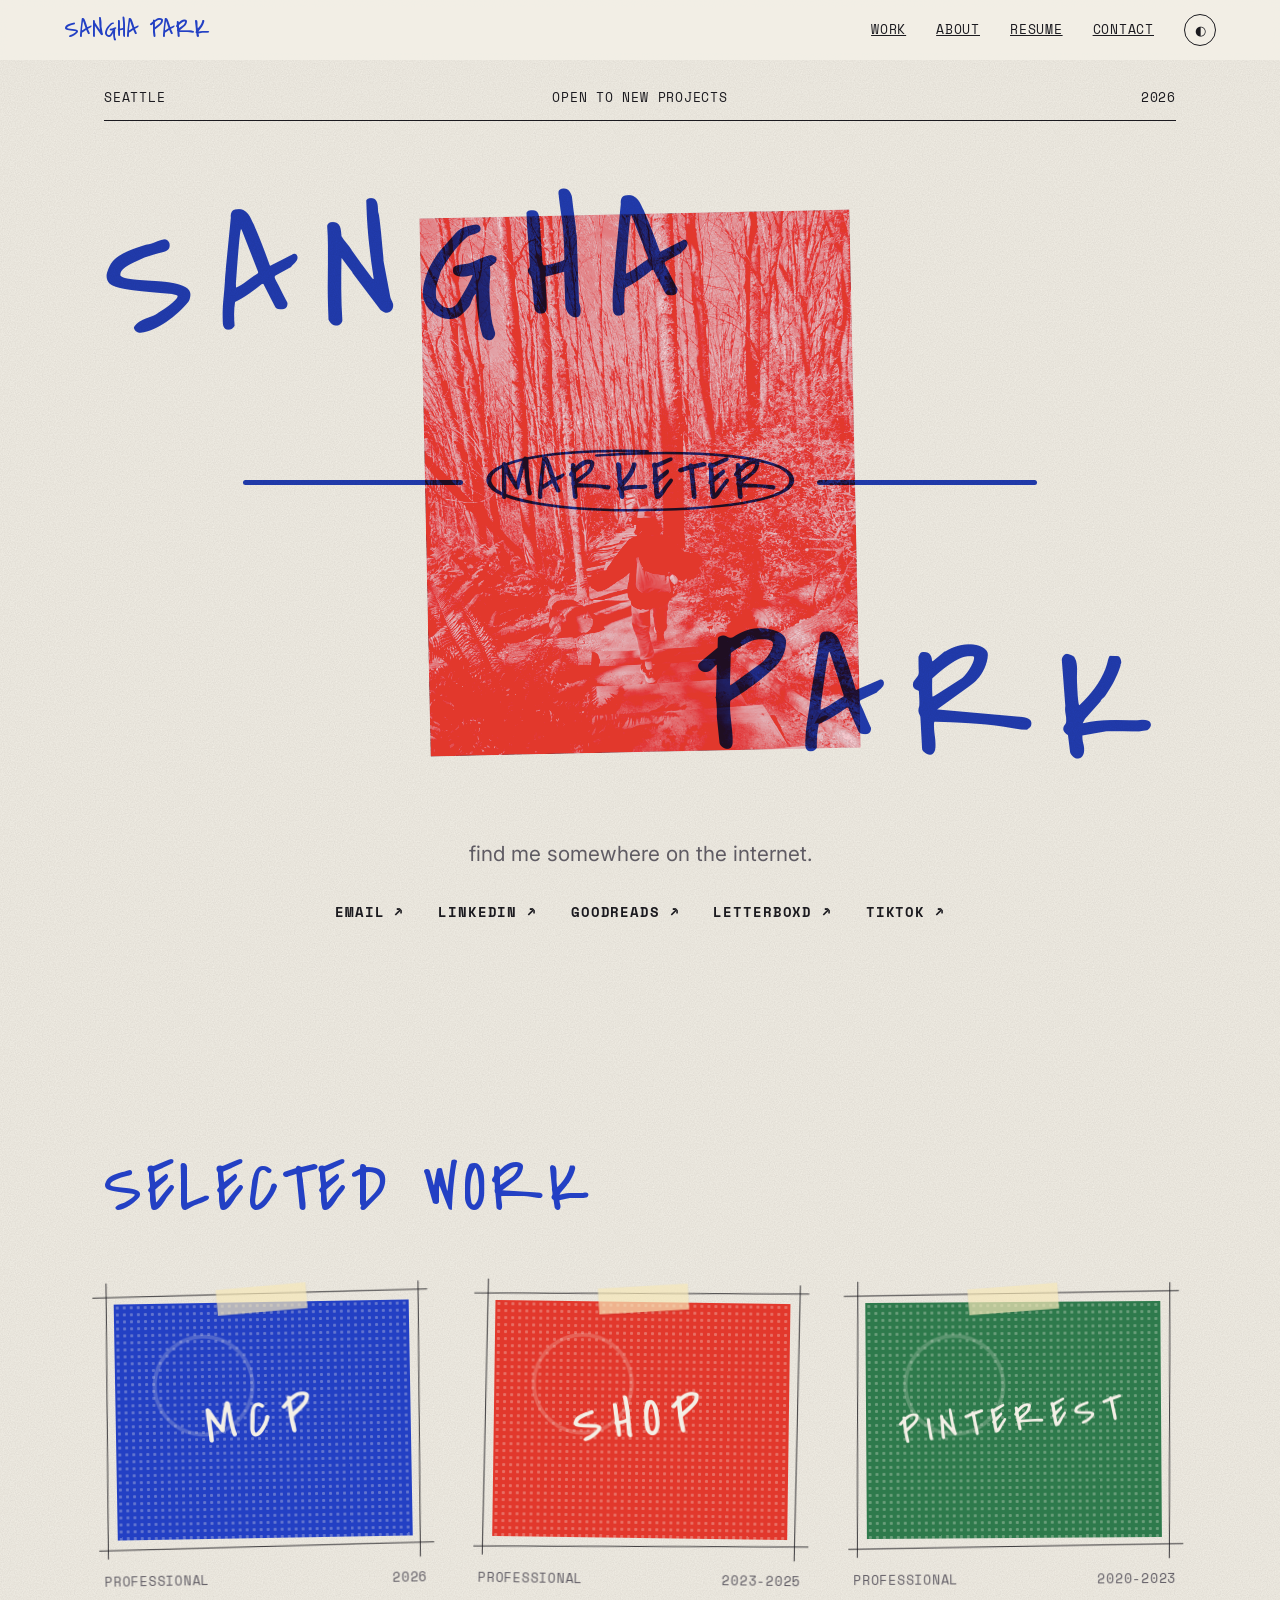
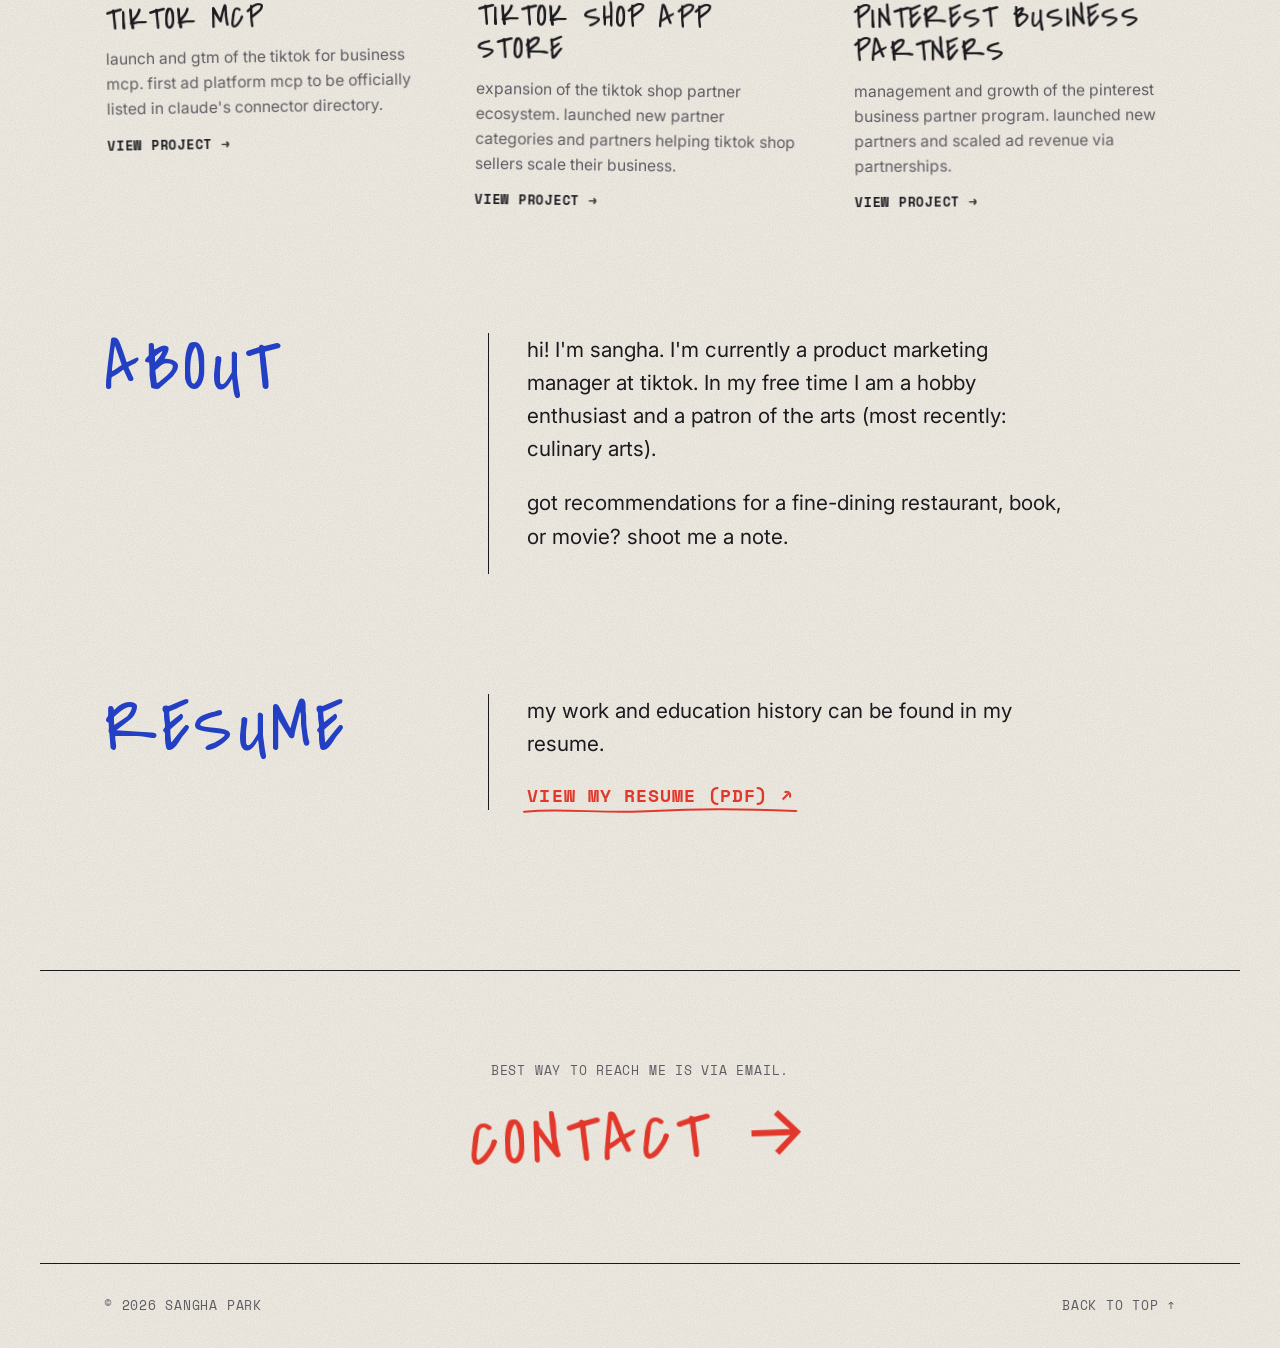
==== index.html @ c1e5c9ba "Add files via upload" ====
<!doctype html>
<html lang="en">
<head>
  <meta charset="utf-8" />
  <meta name="viewport" content="width=device-width, initial-scale=1" />
  <title>Sangha Park</title>
  <meta name="description" content="Personal site and portfolio." />
  <link rel="icon" href="data:image/svg+xml,<svg xmlns='http://www.w3.org/2000/svg' viewBox='0 0 100 100'><rect width='100' height='100' fill='%23f3efe6'/><path d='M70 22 C40 10 18 30 40 48 S70 70 52 84 S22 82 24 74' fill='none' stroke='%232340c4' stroke-width='12' stroke-linecap='round'/></svg>" />
  <link rel="preconnect" href="https://fonts.googleapis.com" />
  <link rel="preconnect" href="https://fonts.gstatic.com" crossorigin />
  <link href="https://fonts.googleapis.com/css2?family=Covered+By+Your+Grace&family=Space+Mono:wght@400;700&family=Inter:wght@400;500&display=swap" rel="stylesheet" />
  <link rel="stylesheet" href="styles.css" />
</head>
<body>
  <header class="nav">
    <a class="logo hand" href="#top" id="logo"></a>
    <nav class="mono">
      <a href="#work">Work</a>
      <a href="#about">About</a>
      <a href="#resume">Resume</a>
      <a href="#contact">Contact</a>
      <button class="theme-toggle" id="theme-toggle" aria-label="Toggle dark mode">◐</button>
    </nav>
  </header>

  <main id="top">
    <section class="hero">
      <div class="hero-meta mono">
        <span id="location"></span>
        <span id="status"></span>
        <span id="year"></span>
      </div>

      <div class="hero-stage">
        <figure class="hero-photo duotone" id="hero-photo"></figure>
        <h1 class="hero-type hand">
          <span class="line line-first" id="name-first"></span>
          <span class="line line-mid"><span class="rule"></span><span class="role-word" id="role-word"></span><span class="rule"></span></span>
          <span class="line line-last" id="name-last"></span>
        </h1>
      </div>

      <p class="tagline" id="tagline"></p>
      <ul class="socials mono" id="socials"></ul>
    </section>

    <section class="section" id="work">
      <div class="section-head">
        <h2 class="hand">Selected work</h2>
        <div class="filters mono" id="filters" role="group" aria-label="Filter projects"></div>
      </div>
      <div class="grid" id="projects"></div>
    </section>

    <section class="section about" id="about">
      <div>
        <h2 class="hand">About</h2>
        <p class="note hand" id="note"></p>
      </div>
      <div class="about-body" id="about-body"></div>
    </section>

    <section class="section about resume" id="resume">
      <h2 class="hand">Resume</h2>
      <div class="about-body">
        <p id="resume-text"></p>
        <a class="resume-link mono scribble" id="resume-link" href="#" target="_blank" rel="noopener">View my resume (PDF) ↗</a>
      </div>
    </section>

    <section class="contact" id="contact">
      <p class="mono eyebrow">best way to reach me is via email.</p>
      <a class="contact-link hand" id="contact-link" href="#">contact <span class="arrow">→</span></a>
    </section>
  </main>

  <footer class="footer mono">
    <span id="footer-text"></span>
    <a href="#top">Back to top ↑</a>
  </footer>

  <script src="content.js"></script>
  <script src="script.js"></script>
</body>
</html>
---- styles.css ----
/* Zine / poster look: paper, marker lettering, duotone prints, a few flat inks. */
:root {
  --paper: #f3efe6;
  --ink: #1b1a1f;
  --muted: #5f5b63;
  --blue: #2340c4;
  --red: #e2382c;
  --green: #2e7a4c;
  --pink: #f6c9cf;
  --rule: #1b1a1f;
  --blend: multiply;
  --role-ink: var(--blue);
  --role-halo: none;
  --hand: "Covered By Your Grace", "Comic Sans MS", cursive;
  --mono: "Space Mono", ui-monospace, monospace;
  --body: "Inter", system-ui, sans-serif;

  /* Hand-drawn shapes, used as masks so they take the current color. */
  --scribble: url("data:image/svg+xml,<svg xmlns='http://www.w3.org/2000/svg' viewBox='0 0 200 12' preserveAspectRatio='none'><path d='M2 7 C 30 2 60 10 95 6 S 160 3 198 6' stroke='black' stroke-width='3' fill='none' stroke-linecap='round'/></svg>");
  --circle: url("data:image/svg+xml,<svg xmlns='http://www.w3.org/2000/svg' viewBox='0 0 200 80' preserveAspectRatio='none'><path d='M104 6 C 40 3 5 20 8 42 C 11 66 62 77 112 74 C 166 71 197 57 192 35 C 187 13 138 3 74 11' stroke='black' stroke-width='3' fill='none' stroke-linecap='round'/></svg>");
  --noise: url("data:image/svg+xml,<svg xmlns='http://www.w3.org/2000/svg' width='220' height='220'><filter id='n'><feTurbulence type='fractalNoise' baseFrequency='.85' numOctaves='2' stitchTiles='stitch'/><feColorMatrix values='0 0 0 0 0 0 0 0 0 0 0 0 0 0 0 0 0 0 .09 0'/></filter><rect width='100%' height='100%' filter='url(%23n)'/></svg>");
}

@media (prefers-color-scheme: dark) {
  :root:not([data-theme="light"]) {
    --paper: #161519;
    --ink: #efeae0;
    --muted: #a39ea8;
    --blue: #8b9dff;
    --red: #ff6f62;
    --green: #6cc596;
    --pink: #5a2f37;
    --rule: #efeae0;
    --blend: normal;
  --role-ink: var(--blue);
  --role-halo: 0 0 8px rgb(0 0 0 / 0.55);
  }
}
:root[data-theme="dark"] {
  --paper: #161519;
  --ink: #efeae0;
  --muted: #a39ea8;
  --blue: #8b9dff;
  --red: #ff6f62;
  --green: #6cc596;
  --pink: #5a2f37;
  --rule: #efeae0;
  --blend: normal;
  --role-ink: var(--blue);
  --role-halo: 0 0 8px rgb(0 0 0 / 0.55);
}

* { box-sizing: border-box; margin: 0; padding: 0; }
html { scroll-behavior: smooth; overflow-x: clip; }
body {
  background: var(--noise), var(--paper);
  color: var(--ink);
  font-family: var(--body);
  font-size: 17px;
  line-height: 1.6;
  transition: background-color 0.3s, color 0.3s;
}
a { color: inherit; }
[hidden] { display: none !important; }
::selection { background: var(--blue); color: var(--paper); }
.hand { font-family: var(--hand); font-weight: 400; text-transform: uppercase; }
.mono { font-family: var(--mono); text-transform: uppercase; letter-spacing: 0.06em; font-size: 0.8rem; }

/* Hand-drawn underline that "draws" in on hover */
.scribble { position: relative; text-decoration: none; }
.scribble::after {
  content: "";
  position: absolute;
  left: -2%; right: -2%; bottom: -6px;
  height: 8px;
  background: currentColor;
  -webkit-mask: var(--scribble) no-repeat 0 0 / 100% 100%;
          mask: var(--scribble) no-repeat 0 0 / 100% 100%;
  clip-path: inset(0 100% 0 0);
  transition: clip-path 0.35s ease;
}
.scribble:hover::after, .scribble:focus-visible::after, .scribble[aria-pressed="true"]::after { clip-path: inset(0 0 0 0); }

/* ---------- Nav ---------- */
.nav {
  position: sticky;
  top: 0;
  z-index: 10;
  display: flex;
  justify-content: space-between;
  align-items: center;
  padding: 14px clamp(16px, 5vw, 64px);
  background: color-mix(in srgb, var(--paper) 88%, transparent);
  backdrop-filter: blur(8px);
}
.logo { font-size: 1.6rem; text-decoration: none; color: var(--blue); line-height: 1; }
.nav nav { display: flex; align-items: center; gap: clamp(14px, 3vw, 30px); }
.theme-toggle {
  background: none;
  border: 1.5px solid var(--rule);
  color: var(--ink);
  border-radius: 50%;
  width: 32px; height: 32px;
  cursor: pointer;
  transition: transform 0.3s;
}
.theme-toggle:hover { transform: rotate(180deg); }
@media (max-width: 480px) { .nav nav a { display: none; } }

/* ---------- Hero ---------- */
.hero {
  max-width: 1200px;
  margin: 0 auto;
  padding: 28px clamp(16px, 5vw, 64px) clamp(60px, 9vw, 110px);
}
.hero-meta {
  /* Equal side columns keep the middle item on the page's true center. */
  display: grid;
  grid-template-columns: 1fr auto 1fr;
  gap: 8px 20px;
  padding-bottom: 12px;
  border-bottom: 1.5px solid var(--rule);
  margin-bottom: clamp(30px, 6vw, 70px);
}
.hero-meta > :nth-child(2) { text-align: center; }
.hero-meta > :nth-child(3) { text-align: right; }
@media (max-width: 600px) {
  /* Not enough room for three across: status drops to its own centered row. */
  .hero-meta { grid-template-columns: 1fr auto; }
  .hero-meta > :nth-child(2) { grid-column: 1 / -1; grid-row: 2; }
  .hero-meta > :nth-child(3) { grid-row: 1; grid-column: 2; }
}

.hero-stage {
  display: grid;
  place-items: center;
  position: relative;
}
.hero-stage > * { grid-area: 1 / 1; }

.hero-photo {
  width: min(430px, 66%);
  aspect-ratio: 4 / 5;
  --tone: var(--red);
  --tone-light: var(--pink);
  transform: rotate(-1.2deg);
}

.hero-type {
  position: relative;
  z-index: 1;
  width: 100%;
  display: flex;
  flex-direction: column;
  gap: clamp(30px, 9vw, 130px);
  color: var(--blue);
  mix-blend-mode: var(--blend);
  line-height: 0.9;
  pointer-events: none;
}
.hero-type .line { display: block; }
.line-first, .line-last {
  font-size: clamp(3.6rem, 13vw, 10.5rem);
  letter-spacing: 0.14em;
}
.line-first { text-align: left; transform: rotate(-2deg); }
.line-last { text-align: right; transform: rotate(1.5deg); }
.line-mid {
  display: flex !important;
  align-items: center;
  justify-content: center;
  gap: 0.35em;
  font-size: clamp(1.8rem, 5vw, 3.6rem);
  letter-spacing: 0.06em;
  white-space: nowrap;
}
.line-mid .rule { flex: 1; height: 0.09em; background: currentColor; border-radius: 4px; max-width: 220px; }

.role-word {
  position: relative;
  display: inline-block;
  color: var(--role-ink);
  text-shadow: var(--role-halo);
  padding: 0 0.3em;
}
.role-word::after {
  content: "";
  position: absolute;
  inset: -0.18em -0.12em -0.12em;
  background: currentColor;
  -webkit-mask: var(--circle) no-repeat 0 0 / 100% 100%;
          mask: var(--circle) no-repeat 0 0 / 100% 100%;
}
.role-word.swap { animation: scrawl 0.5s ease-out; }
.role-word.swap::after { animation: draw 0.6s ease-out; }
@keyframes scrawl { from { opacity: 0; transform: translateY(6px) rotate(-3deg); } }
@keyframes draw { from { clip-path: inset(0 100% 0 0); } to { clip-path: inset(0 0 0 0); } }

.tagline {
  max-width: 36ch;
  margin: clamp(36px, 6vw, 64px) auto 30px;
  text-align: center;
  font-size: clamp(1.1rem, 2vw, 1.3rem);
  color: var(--muted);
}
.socials {
  list-style: none;
  display: flex;
  flex-wrap: wrap;
  justify-content: center;
  gap: 14px clamp(18px, 3vw, 34px);
  font-size: 0.9rem;
}
.socials a { font-weight: 700; }
.socials a:nth-child(n) { color: var(--ink); }
.socials li:nth-child(3n+1) a:hover { color: var(--blue); }
.socials li:nth-child(3n+2) a:hover { color: var(--red); }
.socials li:nth-child(3n+3) a:hover { color: var(--green); }

/* ---------- Duotone print (photo or halftone placeholder) ---------- */
.duotone {
  position: relative;
  overflow: hidden;
  background: var(--tone-light);
  isolation: isolate;
}
.duotone img {
  width: 100%; height: 100%;
  object-fit: cover;
  display: block;
  filter: grayscale(1) contrast(1.15);
  mix-blend-mode: multiply;
  transition: transform 0.5s;
}
.duotone::after {
  content: "";
  position: absolute;
  inset: 0;
  background: var(--tone);
  mix-blend-mode: lighten;
  pointer-events: none;
}
/* On dark paper the light tint is darker than the ink, so swap the two layers
   to keep shadows dark and highlights inked; otherwise the photo washes out. */
@media (prefers-color-scheme: dark) {
  :root:not([data-theme="light"]) .duotone:not(.placeholder) { background: var(--tone); }
  :root:not([data-theme="light"]) .duotone:not(.placeholder)::after { background: var(--tone-light); }
}
:root[data-theme="dark"] .duotone:not(.placeholder) { background: var(--tone); }
:root[data-theme="dark"] .duotone:not(.placeholder)::after { background: var(--tone-light); }
.duotone.placeholder {
  background:
    radial-gradient(circle at 30% 35%, transparent 0 18%, color-mix(in srgb, var(--paper) 22%, transparent) 18.5% 19.5%, transparent 20%),
    radial-gradient(color-mix(in srgb, var(--paper) 30%, transparent) 1.3px, transparent 1.8px) 0 0 / 7px 7px,
    var(--tone);
}
.duotone.placeholder::after { display: none; }
.placeholder-word {
  position: absolute;
  inset: 0;
  display: grid;
  place-items: center;
  font-family: var(--hand);
  text-transform: uppercase;
  /* Shrinks long words so they fit inside the card. */
  font-size: min(clamp(2.4rem, 5vw, 3.4rem), calc(120cqw / var(--chars, 6)));
  letter-spacing: 0.2em;
  padding: 0 8%;
  text-align: center;
  color: var(--paper);
  transform: rotate(-6deg);
}

/* ---------- Sections ---------- */
.section {
  max-width: 1200px;
  margin: 0 auto;
  padding: clamp(70px, 10vw, 120px) clamp(16px, 5vw, 64px) 0;
}
.section h2 {
  font-size: clamp(2.6rem, 6vw, 4.4rem);
  line-height: 1;
  letter-spacing: 0.06em;
  color: var(--blue);
}
.section-head {
  display: flex;
  justify-content: space-between;
  align-items: flex-end;
  flex-wrap: wrap;
  gap: 20px;
  margin-bottom: clamp(40px, 6vw, 64px);
}
.filters { display: flex; flex-wrap: wrap; gap: 6px 20px; }
.filters button {
  font: inherit;
  letter-spacing: inherit;
  text-transform: inherit;
  font-weight: 700;
  background: none;
  border: 0;
  color: var(--muted);
  cursor: pointer;
  padding: 4px 0;
}
.filters button:hover, .filters button[aria-pressed="true"] { color: var(--red); }

/* ---------- Project cards ---------- */
.grid {
  display: grid;
  grid-template-columns: repeat(auto-fill, minmax(min(100%, 300px), 1fr));
  gap: clamp(56px, 7vw, 80px) clamp(32px, 4vw, 56px);
}
.card {
  display: flex;
  flex-direction: column;
  gap: 10px;
  text-decoration: none;
  transform: rotate(var(--tilt, 0deg));
  transition: transform 0.3s cubic-bezier(.3, 1.4, .5, 1);
  animation: rise 0.5s both;
}
.card:nth-child(3n+1) { --tilt: -1deg; }
.card:nth-child(3n+2) { --tilt: 0.8deg; }
.card:nth-child(3n+3) { --tilt: -0.4deg; }
.card:hover { transform: rotate(0deg) translateY(-6px); }
.card:focus-visible { outline: 2px dashed var(--blue); outline-offset: 10px; }
@keyframes rise { from { opacity: 0; translate: 0 20px; } }

/* Sketchy frame lines that overshoot the corners */
.frame { position: relative; margin: 14px 14px 22px; }
.frame::before, .frame::after {
  content: "";
  position: absolute;
  pointer-events: none;
  border-color: var(--rule);
  border-style: solid;
  opacity: 0.85;
}
.frame::before { inset: -9px -20px; border-width: 1.5px 0; transform: rotate(-0.6deg); }
.frame::after { inset: -20px -9px; border-width: 0 1.5px; transform: rotate(0.5deg); }
.card .duotone { aspect-ratio: 5 / 4; container-type: inline-size; }
.card:hover .duotone img { transform: scale(1.05); }
/* Strip of tape */
.tape {
  position: absolute;
  z-index: 2;
  top: -16px; left: 50%;
  width: 90px; height: 26px;
  translate: -50% 0;
  rotate: -4deg;
  background: color-mix(in srgb, #f5e7b8 70%, transparent);
  box-shadow: 0 1px 2px rgb(0 0 0 / 0.08);
}

.card-meta { display: flex; justify-content: space-between; color: var(--muted); }
.card h3 {
  font-family: var(--hand);
  font-weight: 400;
  text-transform: uppercase;
  font-size: 2rem;
  line-height: 1.05;
  letter-spacing: 0.04em;
}
.card p { color: var(--muted); font-size: 0.98rem; }
.card-cta { align-self: flex-start; font-weight: 700; margin-top: 4px; }
.card:hover .card-cta::after { clip-path: inset(0 0 0 0); }

/* ---------- About ---------- */
.about {
  display: grid;
  grid-template-columns: minmax(0, 1fr) minmax(0, 2fr);
  gap: 40px;
}
.note {
  margin-top: 26px;
  max-width: 11ch;
  font-size: 1.7rem;
  line-height: 1.15;
  color: var(--red);
  transform: rotate(-4deg);
}
.note:empty { display: none; }
.about-body {
  border-left: 1.5px solid var(--rule);
  padding-left: clamp(20px, 3vw, 40px);
}
.about-body p { font-size: clamp(1.1rem, 2vw, 1.3rem); margin-bottom: 1em; max-width: 42ch; }
@media (max-width: 760px) {
  .about { grid-template-columns: 1fr; gap: 20px; }
  .about-body { border-left: 0; padding-left: 0; }
}

/* ---------- Resume ---------- */
.resume-link {
  display: inline-block;
  font-size: clamp(0.95rem, 1.6vw, 1.1rem);
  font-weight: 700;
  color: var(--red);
}
.resume-link::after { clip-path: inset(0 0 0 0); }

/* ---------- Contact ---------- */
.contact {
  max-width: 1200px;
  margin: clamp(90px, 13vw, 160px) auto 0;
  padding: clamp(50px, 8vw, 90px) clamp(16px, 5vw, 64px);
  border-block: 1.5px solid var(--rule);
  text-align: center;
}
.eyebrow { color: var(--muted); margin-bottom: 18px; }
.contact-link {
  display: inline-block;
  font-size: clamp(1.6rem, 5.5vw, 4.25rem);
  line-height: 1;
  letter-spacing: 0.08em;
  color: var(--red);
  text-decoration: none;
  transform: rotate(-2deg);
}
.contact-link .arrow { display: inline-block; font-family: var(--body); font-weight: 500; transition: transform 0.25s; }
.contact-link:hover .arrow { transform: translateX(14px); }

/* ---------- Footer ---------- */
.footer {
  max-width: 1200px;
  margin: 0 auto;
  display: flex;
  justify-content: space-between;
  flex-wrap: wrap;
  gap: 12px;
  padding: 32px clamp(16px, 5vw, 64px);
  color: var(--muted);
}
.footer a { text-decoration: none; }
.footer a:hover { color: var(--ink); }

@media (prefers-reduced-motion: reduce) {
  *, *::before, *::after { animation: none !important; transition: none !important; }
  html { scroll-behavior: auto; }
}
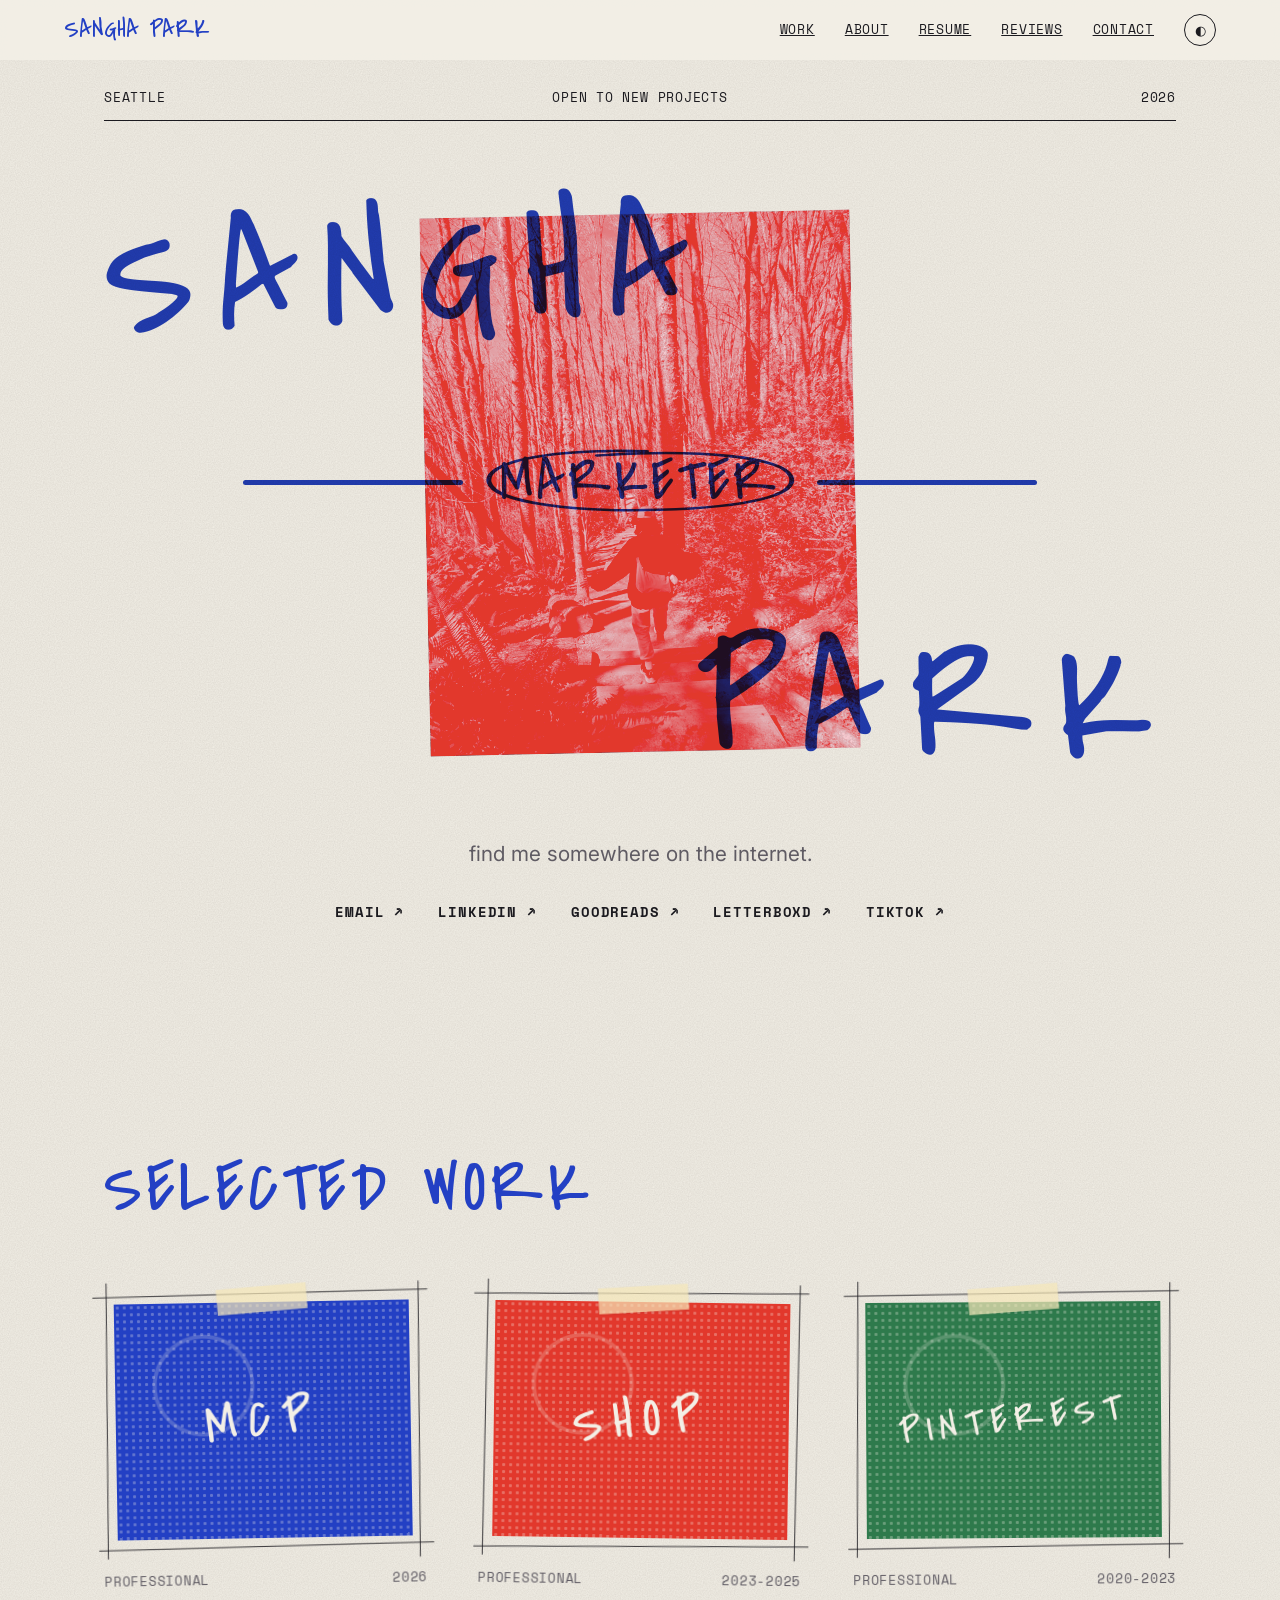
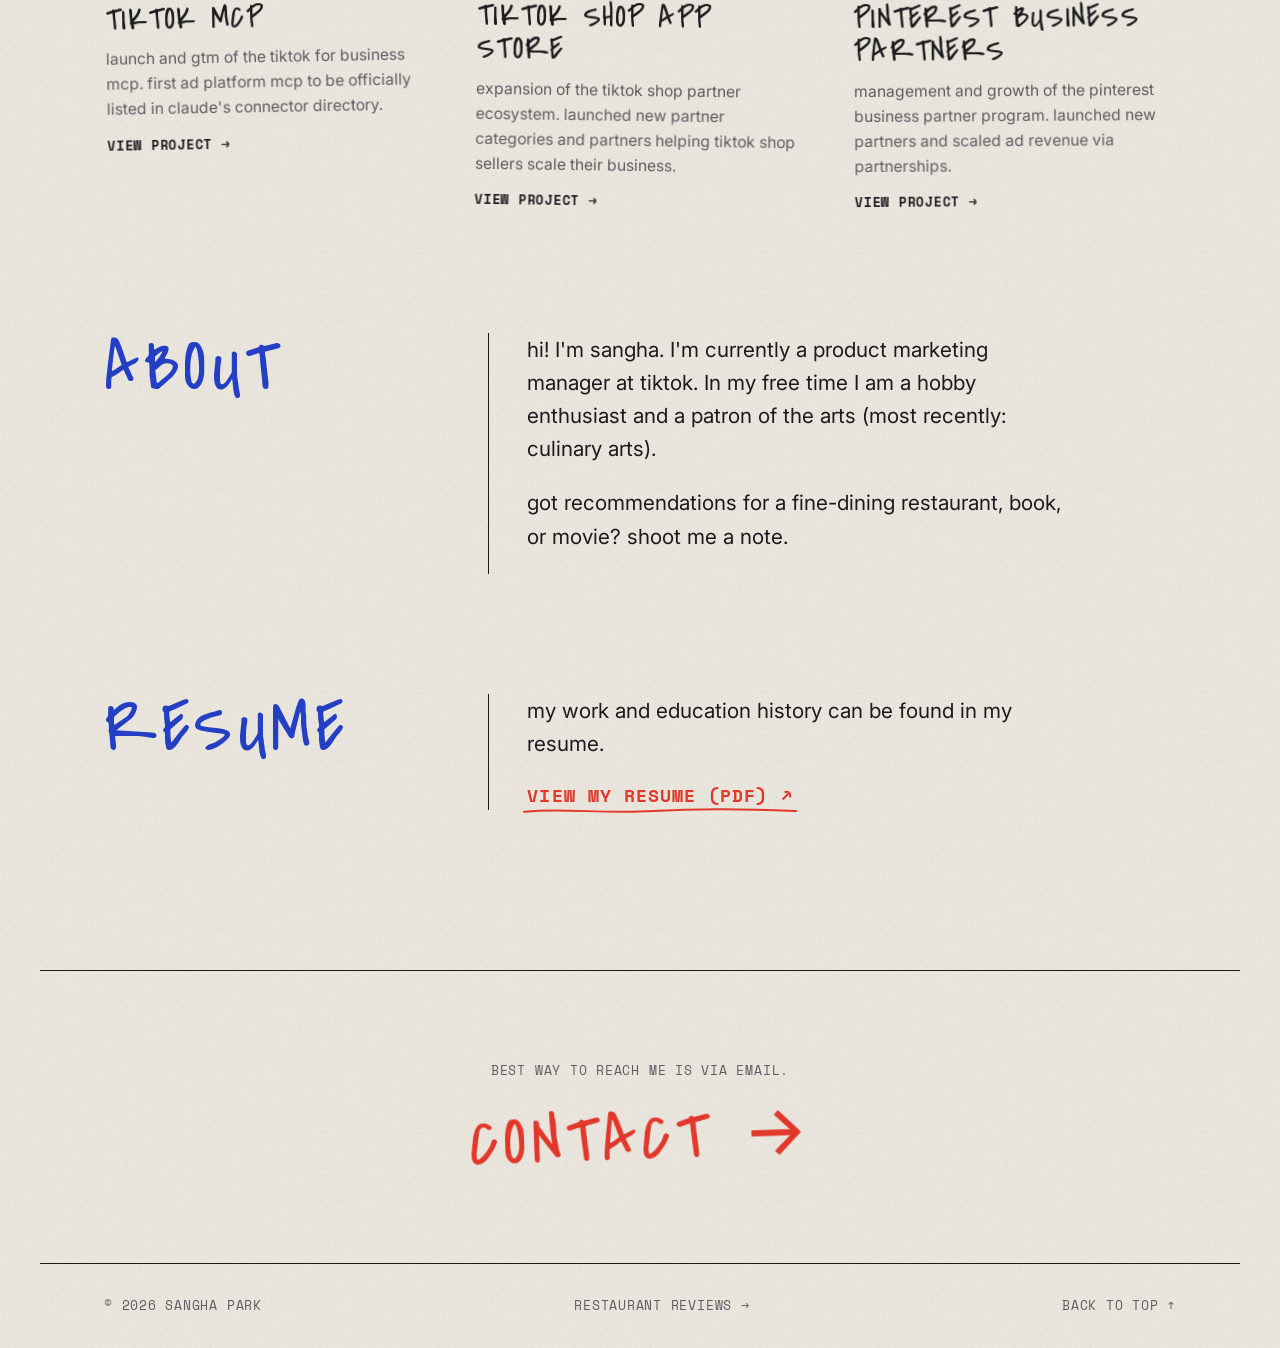
==== commit 72d214c5: "Add restaurant reviews page New /reviews/ page for short restaurant reviews, grouped by month with p" ====
--- a/index.html
+++ b/index.html
@@ -18,6 +18,7 @@
       <a href="#work">Work</a>
       <a href="#about">About</a>
       <a href="#resume">Resume</a>
+      <a href="reviews/">Reviews</a>
       <a href="#contact">Contact</a>
       <button class="theme-toggle" id="theme-toggle" aria-label="Toggle dark mode">◐</button>
     </nav>
@@ -76,6 +77,7 @@
 
   <footer class="footer mono">
     <span id="footer-text"></span>
+    <a href="reviews/">Restaurant reviews →</a>
     <a href="#top">Back to top ↑</a>
   </footer>
 
--- a/styles.css
+++ b/styles.css
@@ -435,6 +435,76 @@
 .footer a { text-decoration: none; }
 .footer a:hover { color: var(--ink); }
 
+/* ---------- Reviews page ---------- */
+.nav nav a[aria-current="page"] { color: var(--red); }
+.reviews-hero { padding-bottom: clamp(20px, 4vw, 40px); }
+.reviews-title {
+  font-size: clamp(4rem, 15vw, 11rem);
+  line-height: 0.9;
+  letter-spacing: 0.14em;
+  color: var(--blue);
+  text-align: center;
+  transform: rotate(-2deg);
+}
+.reviews-hero .tagline { margin-top: clamp(20px, 4vw, 36px); margin-bottom: 0; }
+.reviews-list { padding-top: clamp(30px, 5vw, 60px); }
+
+.reviews-list .month {
+  font-family: var(--mono);
+  font-size: 0.85rem;
+  letter-spacing: 0.06em;
+  line-height: 1.6;
+  font-weight: 700;
+  color: var(--muted);
+  padding-bottom: 10px;
+  border-bottom: 1.5px solid var(--rule);
+  margin: clamp(40px, 6vw, 72px) 0 clamp(36px, 5vw, 56px);
+}
+.reviews-list .month:first-child { margin-top: 0; }
+
+.review {
+  display: grid;
+  grid-template-columns: minmax(0, 2fr) minmax(0, 3fr);
+  gap: clamp(28px, 5vw, 64px);
+  align-items: center;
+  margin-bottom: clamp(56px, 8vw, 96px);
+}
+.review:nth-of-type(even) .frame { order: 2; }
+.review .frame { transform: rotate(-1deg); }
+.review:nth-of-type(even) .frame { transform: rotate(1deg); }
+.review-photo { aspect-ratio: 4 / 3; container-type: inline-size; }
+/* Food looks best in real color, so review photos skip the duotone tint. */
+.duotone.full-color img { filter: none; mix-blend-mode: normal; }
+.duotone.full-color::after { display: none; }
+
+.review-body { display: flex; flex-direction: column; gap: 8px; }
+.review-body h3 {
+  font-family: var(--hand);
+  font-weight: 400;
+  text-transform: uppercase;
+  font-size: clamp(2rem, 4vw, 2.8rem);
+  line-height: 1.05;
+  letter-spacing: 0.04em;
+  color: var(--blue);
+}
+.review-body h3 a { color: inherit; }
+.stars { color: var(--red); letter-spacing: 0.12em; font-size: 1.15rem; line-height: 1; }
+.review-meta { color: var(--muted); }
+.michelin { color: var(--red); font-weight: 700; }
+.review-text { font-size: clamp(1rem, 1.6vw, 1.12rem); max-width: 48ch; }
+.order-note {
+  align-self: flex-start;
+  margin-top: 6px;
+  font-size: 1.5rem;
+  line-height: 1.1;
+  color: var(--red);
+  transform: rotate(-2deg);
+}
+@media (max-width: 760px) {
+  .review { grid-template-columns: 1fr; gap: 18px; }
+  .review:nth-of-type(even) .frame { order: 0; }
+}
+
 @media (prefers-reduced-motion: reduce) {
   *, *::before, *::after { animation: none !important; transition: none !important; }
   html { scroll-behavior: auto; }
